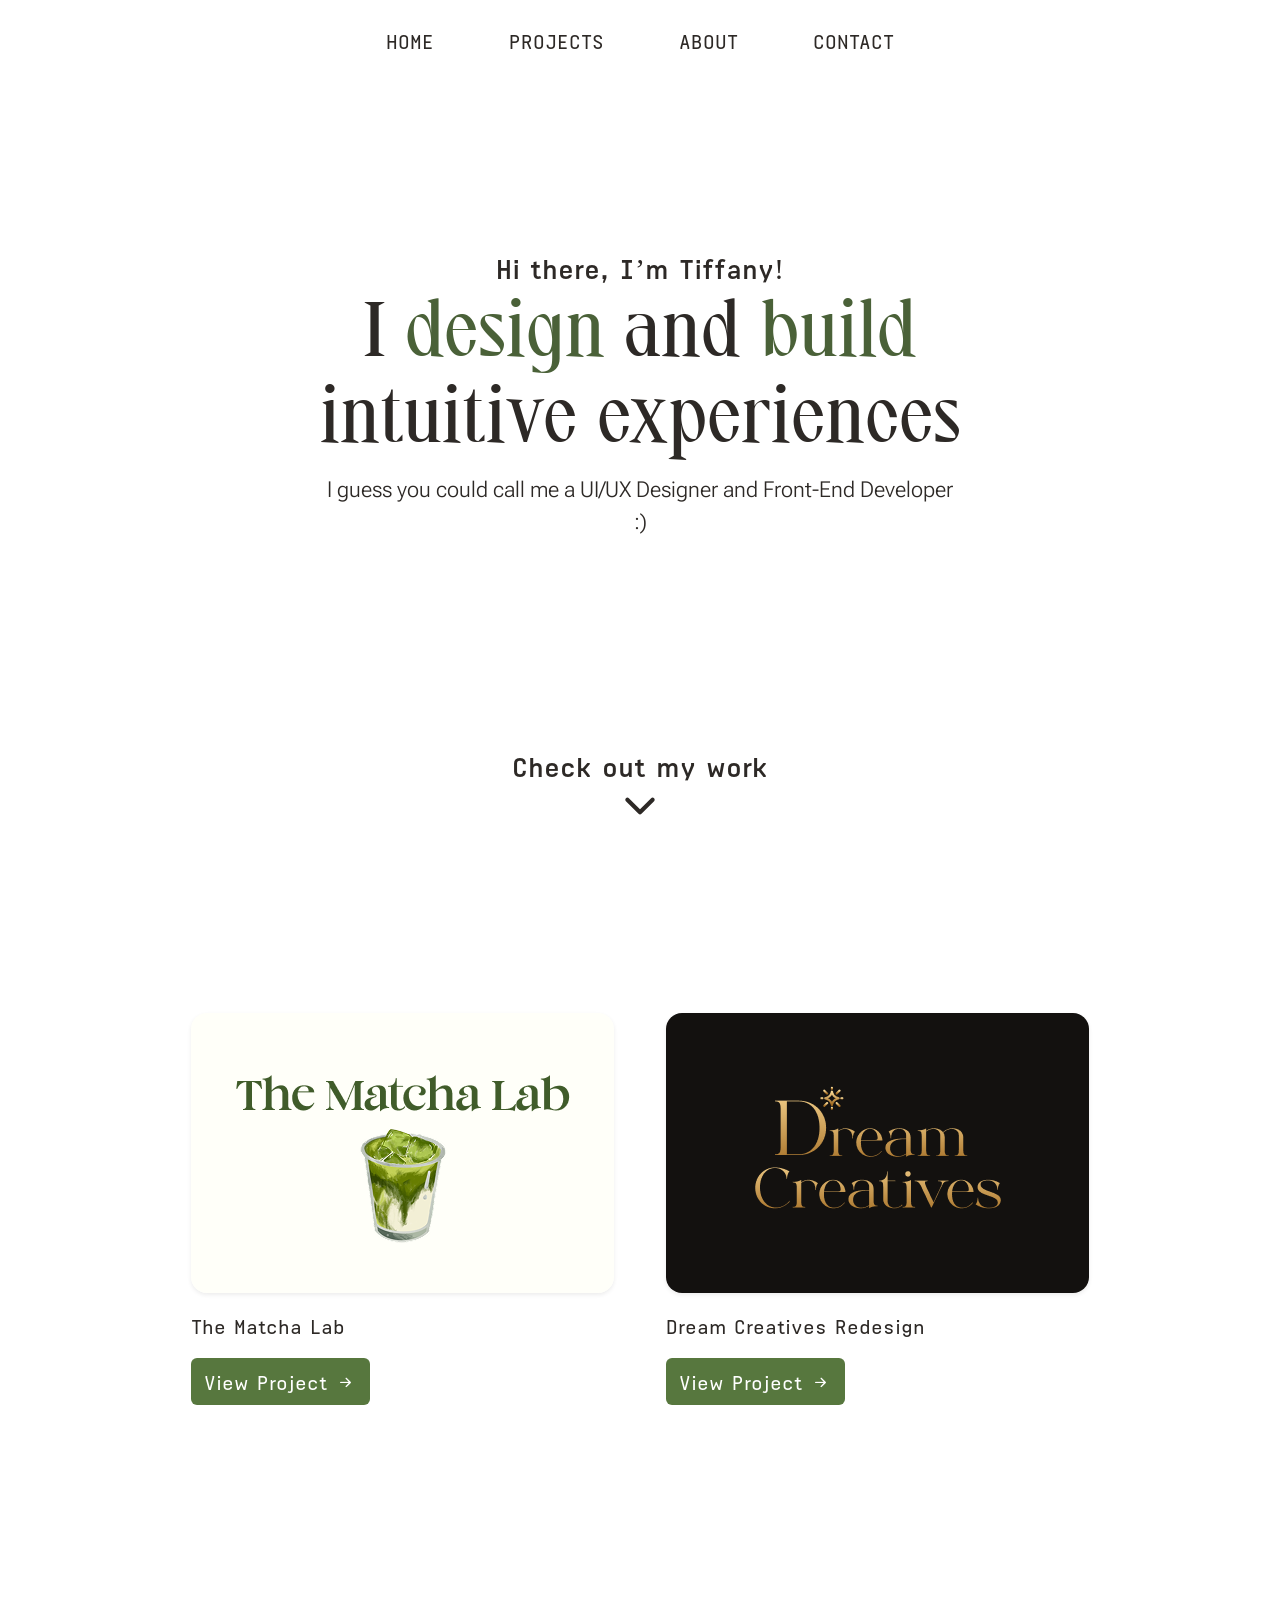
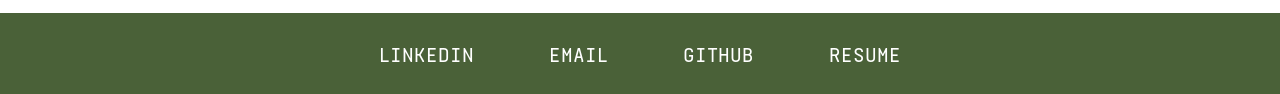
==== index.html @ 6a2fdb1d "Finished layout and interactivity of home page" ====
<!DOCTYPE html>
<html lang="en">
    <head>
        <meta charset="UTF-8">
        <meta name="viewport" content="width=device-width, initial-scale=1.0">
        <title>Tiffany Huang - Home</title>
        <link href="https://cdn.jsdelivr.net/npm/bootstrap@5.3.8/dist/css/bootstrap.min.css" rel="stylesheet" integrity="sha384-sRIl4kxILFvY47J16cr9ZwB07vP4J8+LH7qKQnuqkuIAvNWLzeN8tE5YBujZqJLB" crossorigin="anonymous">
        <link rel="stylesheet" href="https://cdn.jsdelivr.net/npm/bootstrap-icons@1.13.1/font/bootstrap-icons.min.css">
        <link rel="stylesheet" href="css/main.css">
    </head>
    <body>
        <header class="d-flex justify-content-center mt-4 mb-4">
            <nav>
                <a href="index.html" class="nav-font">HOME</a>
                <a href="#projectSection" class="nav-font">PROJECTS</a>
                <a href="about.html" class="nav-font">ABOUT</a>
                <a href="contact.html" class="nav-font">CONTACT</a>
            </nav>
        </header>

        <div class="container">
            <div class="row justify-content-center home-margin">
                <div class="col-md-7 mx-auto">
                    <h2 class="text-center">Hi there, I’m Tiffany!</h2>
                    <h1 class="text-center">I <span class="green-text">design</span> and <span class="green-text">build</span> intuitive experiences</h1>
                    <p class="text-center special-p">I guess you could call me a UI/UX Designer and Front-End Developer :)</p>
                </div>
            </div>
        </div>

        <div class="container">
            <div class="row home-margin">
                <div class="col-md-8 mx-auto d-flex flex-column align-items-center">
                    <h2>Check out my work</h2>
                    <a href="#projectSection">
                        <svg xmlns="http://www.w3.org/2000/svg" viewBox="0 0 50 50" id="downChevron" height="30" width="30" class="dark-chevron">
                            <desc>
                            Chevron Down Streamline Icon: https://streamlinehq.com
                            </desc>
                            <!--! Font Awesome Free 6.5.2 by @fontawesome - https://fontawesome.com License - https://fontawesome.com/license/free (Icons: CC BY 4.0, Fonts: SIL OFL 1.1, Code: MIT License) Copyright 2024 Fonticons, Inc.-->
                            <path d="M22.528955078124998 37.972998046875c1.366728515625 1.366728515625 3.586298828125 1.366728515625 4.9530273437500005 0l20.99296875 -20.99296875c1.366728515625 -1.366728515625 1.366728515625 -3.586298828125 0 -4.9530273437500005s-3.586298828125 -1.366728515625 -4.9530273437500005 0L25 30.548925781250002 6.478076171874999 12.0379296875c-1.366728515625 -1.366728515625 -3.586298828125 -1.366728515625 -4.9530273437500005 0s-1.366728515625 3.586298828125 0 4.953037109375l20.99296875 20.99296875Z" stroke-width="0.0977"></path>
                        </svg>
                    </a>
                </div>
            </div>

            <div id="projectSection" class="row home-margin">
                <div class="col-md-10 mx-auto">
                    <div class="row">
                        <div class="col-md-6 d-flex justify-content-center">
                            <div class="card rounded-4">
                                <img class="card-img-top rounded-4 shadow-sm" src="img/matchaLabCard.png" alt="Logo of The Matcha Lab" width="423" height="280">
                                <div class="card-body ps-0">
                                    <p class="nav-font">The Matcha Lab</p>
                                    <a href="theMatchaLab.html">
                                        <button type="button" class="btn nav-font">View Project <i class="bi bi-arrow-right-short"></i></button>
                                    </a>
                                </div>
                            </div>
                        </div>

                        <div class="col-md-6 d-flex justify-content-center">
                            <div class="card rounded-4">
                                <img class="card-img-top rounded-4 shadow-sm" src="img/dreamCreativesCard.png" alt="Logo of Dream Creatives" width="423" height="280">
                                <div class="card-body ps-0">
                                    <p class="nav-font">Dream Creatives Redesign</p>
                                    <a href="dreamCreatives.html">
                                        <button type="button" class="btn nav-font">View Project <i class="bi bi-arrow-right-short"></i></button>
                                    </a>
                                </div>
                            </div>
                        </div>
                    </div>
                </div>
            </div>
        </div>


        <footer class="d-flex justify-content-center">
            <nav class="mt-4 mb-4">
                <a href="https://www.linkedin.com/in/tiffany-huang-8b4164231/" class="nav-font">LINKEDIN</a>
                <a href="" class="nav-font">EMAIL</a>
                <a href="https://github.com/tiffanyhuang053" class="nav-font">GITHUB</a>
                <a href="" class="nav-font">RESUME</a>
            </nav>
        </footer>

        <script src="js/main.js"></script>
    </body>
</html>
---- css/main.css ----
/* fonts */
@font-face {
  font-family: 'Flaviotte';
  src: url(../fonts/Flaviotte.ttf);
}

@font-face {
  font-family: 'Realtime-Bold';
  src: url(../fonts/realtimetexttest-bold.otf);
}

@font-face {
  font-family: 'Realtime-SemiBold';
  src: url(../fonts/realtimetexttest-semibold.otf);
}

@font-face {
  font-family: 'Roboto-Flex';
  src: url(../fonts/RobotoFlex-VariableFont_GRAD\,XOPQ\,XTRA\,YOPQ\,YTAS\,YTDE\,YTFI\,YTLC\,YTUC\,opsz\,slnt\,wdth\,wght.ttf);
}

@font-face {
    font-family: 'Emoji';
    src: url(../fonts/EmojiFont.ttf);
}

/* main header */
h1 {
    font-family: 'Flaviotte';
    font-size: 4.5rem;
    color: #2D2926;
}

/* header */
h2 {
    font-family: 'Realtime-Bold';
    font-size: 1.875rem;
    color: #2D2926;
}

/* process analysis header */
h3, .form-label {
    font-family: 'Realtime-Bold';
    font-size: 1.375rem;
    color: #2D2926;
}

p {
    font-family: 'Roboto-Flex';
    font-weight: 300;
    color: #2D2926;
}

.nav-font {
    font-family: 'Realtime-SemiBold';
    font-size: 1.375rem;
}

.special-p {
    font-size: 1.3625rem;
    color: #2D2926;
}

.emoji-font {
    font-family: 'Emoji';
    font-size: 2.75rem;
}

.green-text {
    color: #4A6138;
}

/* manipulating white space: https://www.w3schools.com/cssref/pr_text_white-space.php */
.cat-icon {
    font-size: 0.6rem;
    white-space: pre;
}

a {
    text-decoration: none;
}

header a {
    color: #2D2926;
    transition: 0.2s ease-in-out;
}

header a:hover, header a:focus {
    color: #4A6138;
}

nav {
    display: flex;
    gap: 4.6875rem;
}

footer {
    background-color: #4A6138;
}

footer a {
    color: white;
    transition: 0.2s ease-in-out;
}

footer a:hover, footer a:focus {
    color: #2D2926;
}

/* buttons */
.btn {
    background: #57773E;
    color: white;
    transition: 0.2s ease-in-out;
}

.btn:hover, .btn:focus {
    background: rgb(87, 119, 62, 0.75);
    color: white;
}

/* CONTACT FORM */
.form {
    position: relative;
    z-index: 1;
    
    padding: 5rem;
}

/* before pseudo element: https://www.w3schools.com/cssref/sel_before.php */
/* blurring filter: https://www.youtube.com/watch?v=8bTmIOxhIGg*/
.form::before {
    content: "";
    position: absolute;
    z-index: -1;

    top: 0;
    bottom: 0;
    right: 0;
    left: 0;
    
    background-color: rgb(122, 170, 85, 0.5);
    border-radius: 1rem;
    filter: blur(50px);
}

.contact-top, .contact-bot, .about-top, .about-bot {
    margin-top: 7rem;
    margin-bottom: 7rem;
}

/* HOME */
.home-margin {
    margin-top: 12rem;
    margin-bottom: 12rem;
}

/* CARDS */
.card {
    width: fit-content;
    border: none;
}

/* CHEVRON */
/* changing colour of svg: https://nucleoapp.com/blog/post/change-svg-color-css */
.dark-chevron {
    fill: #2d2926;
    transition: 0.2s ease-in-out;
}

.dark-chevron:hover, .dark-chevron:focus {
    fill: #4A6138;
}

button {
    background-color: transparent;
    border: none;
}

/* ABOUT */
.aboutImgs img {
    display: none;
}

img.displayImg {
    display: block;
}
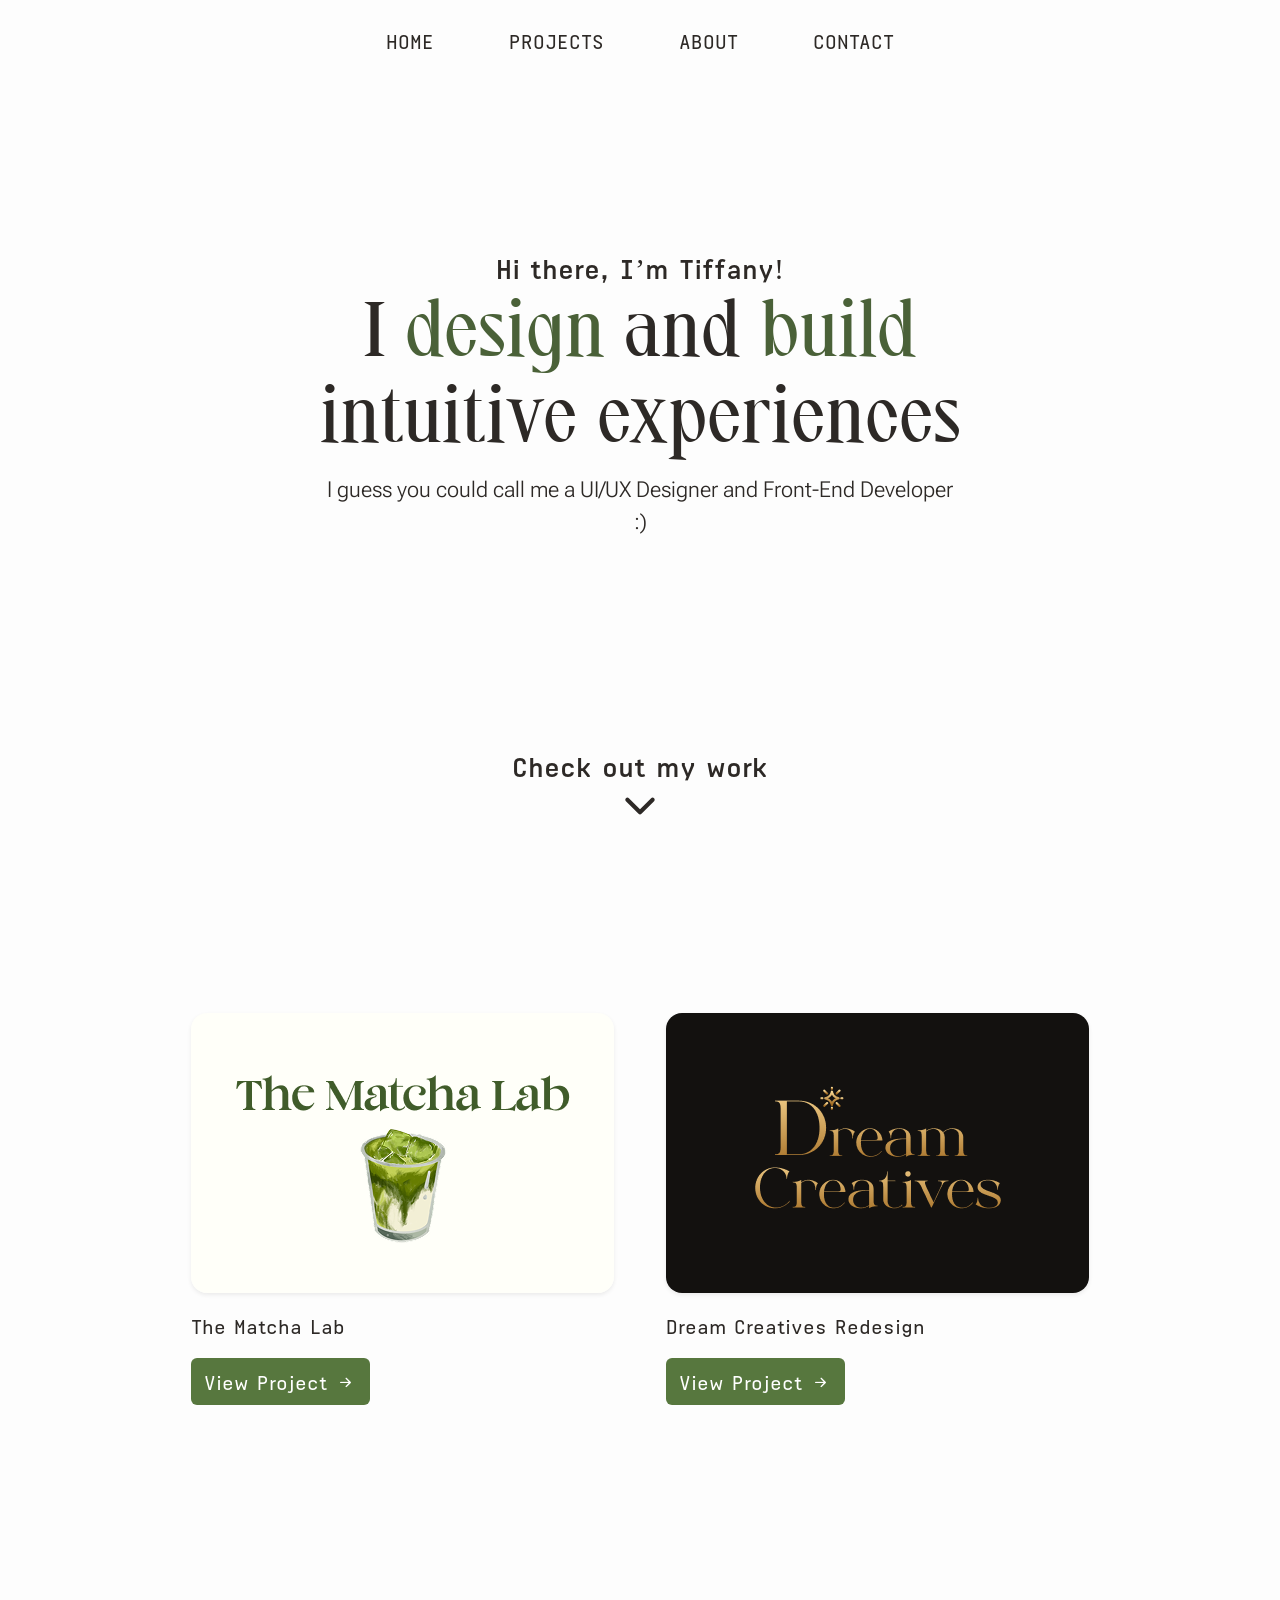
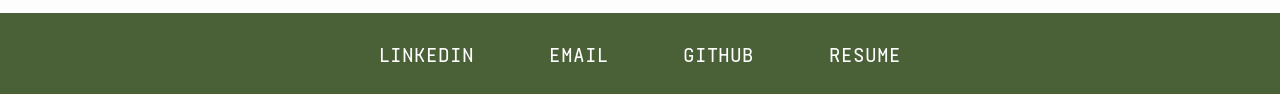
==== commit d8864ae9: "Fixed responsiveness for smaller screen sizes" ====
--- a/index.html
+++ b/index.html
@@ -9,10 +9,10 @@
         <link rel="stylesheet" href="css/main.css">
     </head>
     <body>
-        <header class="d-flex justify-content-center mt-4 mb-4">
-            <nav>
+        <header>
+            <nav class="d-flex flex-wrap justify-content-center mt-4 mb-4">
                 <a href="index.html" class="nav-font">HOME</a>
-                <a href="#projectSection" class="nav-font">PROJECTS</a>
+                <a href="index.html#projectSection" class="nav-font">PROJECTS</a>
                 <a href="about.html" class="nav-font">ABOUT</a>
                 <a href="contact.html" class="nav-font">CONTACT</a>
             </nav>
@@ -33,7 +33,7 @@
                 <div class="col-md-8 mx-auto d-flex flex-column align-items-center">
                     <h2>Check out my work</h2>
                     <a href="#projectSection">
-                        <svg xmlns="http://www.w3.org/2000/svg" viewBox="0 0 50 50" id="downChevron" height="30" width="30" class="dark-chevron">
+                        <svg xmlns="http://www.w3.org/2000/svg" viewBox="0 0 50 50" id="downChevron" height="30" width="30" class="dark-svg">
                             <desc>
                             Chevron Down Streamline Icon: https://streamlinehq.com
                             </desc>
@@ -46,9 +46,9 @@
 
             <div id="projectSection" class="row home-margin">
                 <div class="col-md-10 mx-auto">
-                    <div class="row">
+                    <div class="row gy-5">
                         <div class="col-md-6 d-flex justify-content-center">
-                            <div class="card rounded-4">
+                            <div class="card rounded-4 border-0 bg-transparent">
                                 <img class="card-img-top rounded-4 shadow-sm" src="img/matchaLabCard.png" alt="Logo of The Matcha Lab" width="423" height="280">
                                 <div class="card-body ps-0">
                                     <p class="nav-font">The Matcha Lab</p>
@@ -60,7 +60,7 @@
                         </div>
 
                         <div class="col-md-6 d-flex justify-content-center">
-                            <div class="card rounded-4">
+                            <div class="card rounded-4 border-0 bg-transparent">
                                 <img class="card-img-top rounded-4 shadow-sm" src="img/dreamCreativesCard.png" alt="Logo of Dream Creatives" width="423" height="280">
                                 <div class="card-body ps-0">
                                     <p class="nav-font">Dream Creatives Redesign</p>
@@ -75,13 +75,12 @@
             </div>
         </div>
 
-
         <footer class="d-flex justify-content-center">
-            <nav class="mt-4 mb-4">
+            <nav class="mt-4 mb-4 flex-wrap justify-content-center">
                 <a href="https://www.linkedin.com/in/tiffany-huang-8b4164231/" class="nav-font">LINKEDIN</a>
-                <a href="" class="nav-font">EMAIL</a>
+                <a href="mailto:tiffanyhuang053@gmail.com" class="nav-font">EMAIL</a>
                 <a href="https://github.com/tiffanyhuang053" class="nav-font">GITHUB</a>
-                <a href="" class="nav-font">RESUME</a>
+                <a href="https://drive.google.com/uc?export=download&id=1pqkJTphZ4k8Y-MIUPWvGwFqks-EDt_ok" class="nav-font">RESUME</a>
             </nav>
         </footer>
 
--- a/css/main.css
+++ b/css/main.css
@@ -49,6 +49,7 @@
     font-family: 'Roboto-Flex';
     font-weight: 300;
     color: #2D2926;
+    font-size: 1.05rem;
 }
 
 .nav-font {
@@ -70,8 +71,13 @@
     color: #4A6138;
 }
 
+body {
+    background-color: #FDFDFD;
+}
+
 /* manipulating white space: https://www.w3schools.com/cssref/pr_text_white-space.php */
 .cat-icon {
+    font-family: Menlo, monospace;
     font-size: 0.6rem;
     white-space: pre;
 }
@@ -86,12 +92,13 @@
 }
 
 header a:hover, header a:focus {
-    color: #4A6138;
+    color: #57773E;
 }
 
 nav {
     display: flex;
-    gap: 4.6875rem;
+    column-gap: 4.6875rem;
+    row-gap: 2.5rem;
 }
 
 footer {
@@ -144,7 +151,7 @@
     filter: blur(50px);
 }
 
-.contact-top, .contact-bot, .about-top, .about-bot {
+.contact-top, .contact-bot, .about-top, .about-bot, .analysis-top, .analysis, .analysis-bot {
     margin-top: 7rem;
     margin-bottom: 7rem;
 }
@@ -156,20 +163,20 @@
 }
 
 /* CARDS */
-.card {
-    width: fit-content;
-    border: none;
-}
-
-/* CHEVRON */
+.card-img-top {
+    width: 100%;
+    height: auto;
+}
+
+/* SVG */
 /* changing colour of svg: https://nucleoapp.com/blog/post/change-svg-color-css */
-.dark-chevron {
+.dark-svg {
     fill: #2d2926;
     transition: 0.2s ease-in-out;
 }
 
-.dark-chevron:hover, .dark-chevron:focus {
-    fill: #4A6138;
+.dark-svg:hover, .dark-svg:focus {
+    fill: #57773E;
 }
 
 button {
@@ -184,4 +191,97 @@
 
 img.displayImg {
     display: block;
+}
+
+#img-carousel {
+    display: flex;
+    flex-wrap: nowrap;
+    overflow: hidden;
+}
+
+.floating-container {
+    position: relative;
+    height: 25rem;
+    width: auto;
+}
+
+.floating-container::before {
+    content: "";
+    position: absolute;
+    z-index: -1;
+
+    top: 0;
+    bottom: 0;
+    right: 0;
+    left: 0;
+
+    background-color: rgb(122, 170, 85, 0.5);
+    border-radius: 50%;
+    filter: blur(50px);
+}
+
+.floating {
+    cursor: pointer;
+    /* turning off the text select when moving the words: https://www.w3schools.com/howto/howto_css_disable_text_selection.asp */
+    user-select: none;
+    -webkit-user-select: none;
+
+    position: absolute;
+    font-size: 1.25rem;
+    animation: float 3s ease-in-out infinite;
+}
+
+.floating:nth-child(1)  {top: 15%; left: 22%;}
+.floating:nth-child(2)  {top: 7%; left: 50%; animation-delay: 0.2s;}
+.floating:nth-child(3)  {top: 35%; left: 36%; animation-delay: 1s;}
+.floating:nth-child(4)  {top: 86%; left: 30%; animation-delay: 0.5s;}
+.floating:nth-child(5)  {top: 83%; left: 69%; animation-delay: 0.14s;}
+.floating:nth-child(6)  {top: 52%; left: 15%; animation-delay: 0.74s;}
+.floating:nth-child(7)  {top: 47%; left: 84%; animation-delay: 1.62s;}
+.floating:nth-child(8)  {top: 66%; left: 42%; animation-delay: 1.23s;}
+.floating:nth-child(9)  {top: 54%; left: 63%; animation-delay: 1.82s;}
+.floating:nth-child(10) {top: 22%; left: 73%; animation-delay: 1.42s;}
+
+@keyframes float {
+    0% {transform: scale(1);}
+    50% {transform: scale(1.15);}
+    100% {transform: scale(1);}
+}
+
+/* PROJECT ANALYSIS */
+
+
+/* MEDIA QUERIES */
+@media (max-width: 425px) {
+    h1 {
+        font-size: 3.5rem;
+    }
+
+    .home-margin {
+        margin-top: 10rem;
+        margin-bottom: 10rem;
+    }
+}
+
+@media (max-width: 768px) {
+    /* ABOUT PAGE */
+    .floating-container {
+        height: 33rem;
+    }
+
+    .floating:nth-child(1)  {top: 18%; left: 22%;}
+    .floating:nth-child(2)  {top: 7%; left: 37%;}
+    .floating:nth-child(3)  {top: 35%; left: 36%;}
+    .floating:nth-child(4)  {top: 86%; left: 30%;}
+    .floating:nth-child(5)  {top: 83%; left: 69%;}
+    .floating:nth-child(6)  {top: 52%; left: 15%;}
+    .floating:nth-child(7)  {top: 47%; left: 69%;}
+    .floating:nth-child(8)  {top: 70%; left: 42%;}
+    .floating:nth-child(9)  {top: 58%; left: 61%;}
+    .floating:nth-child(10) {top: 25%; left: 60%;}
+
+    /* CONTACT PAGE */
+    .form {
+        padding: 2rem;
+    }
 }
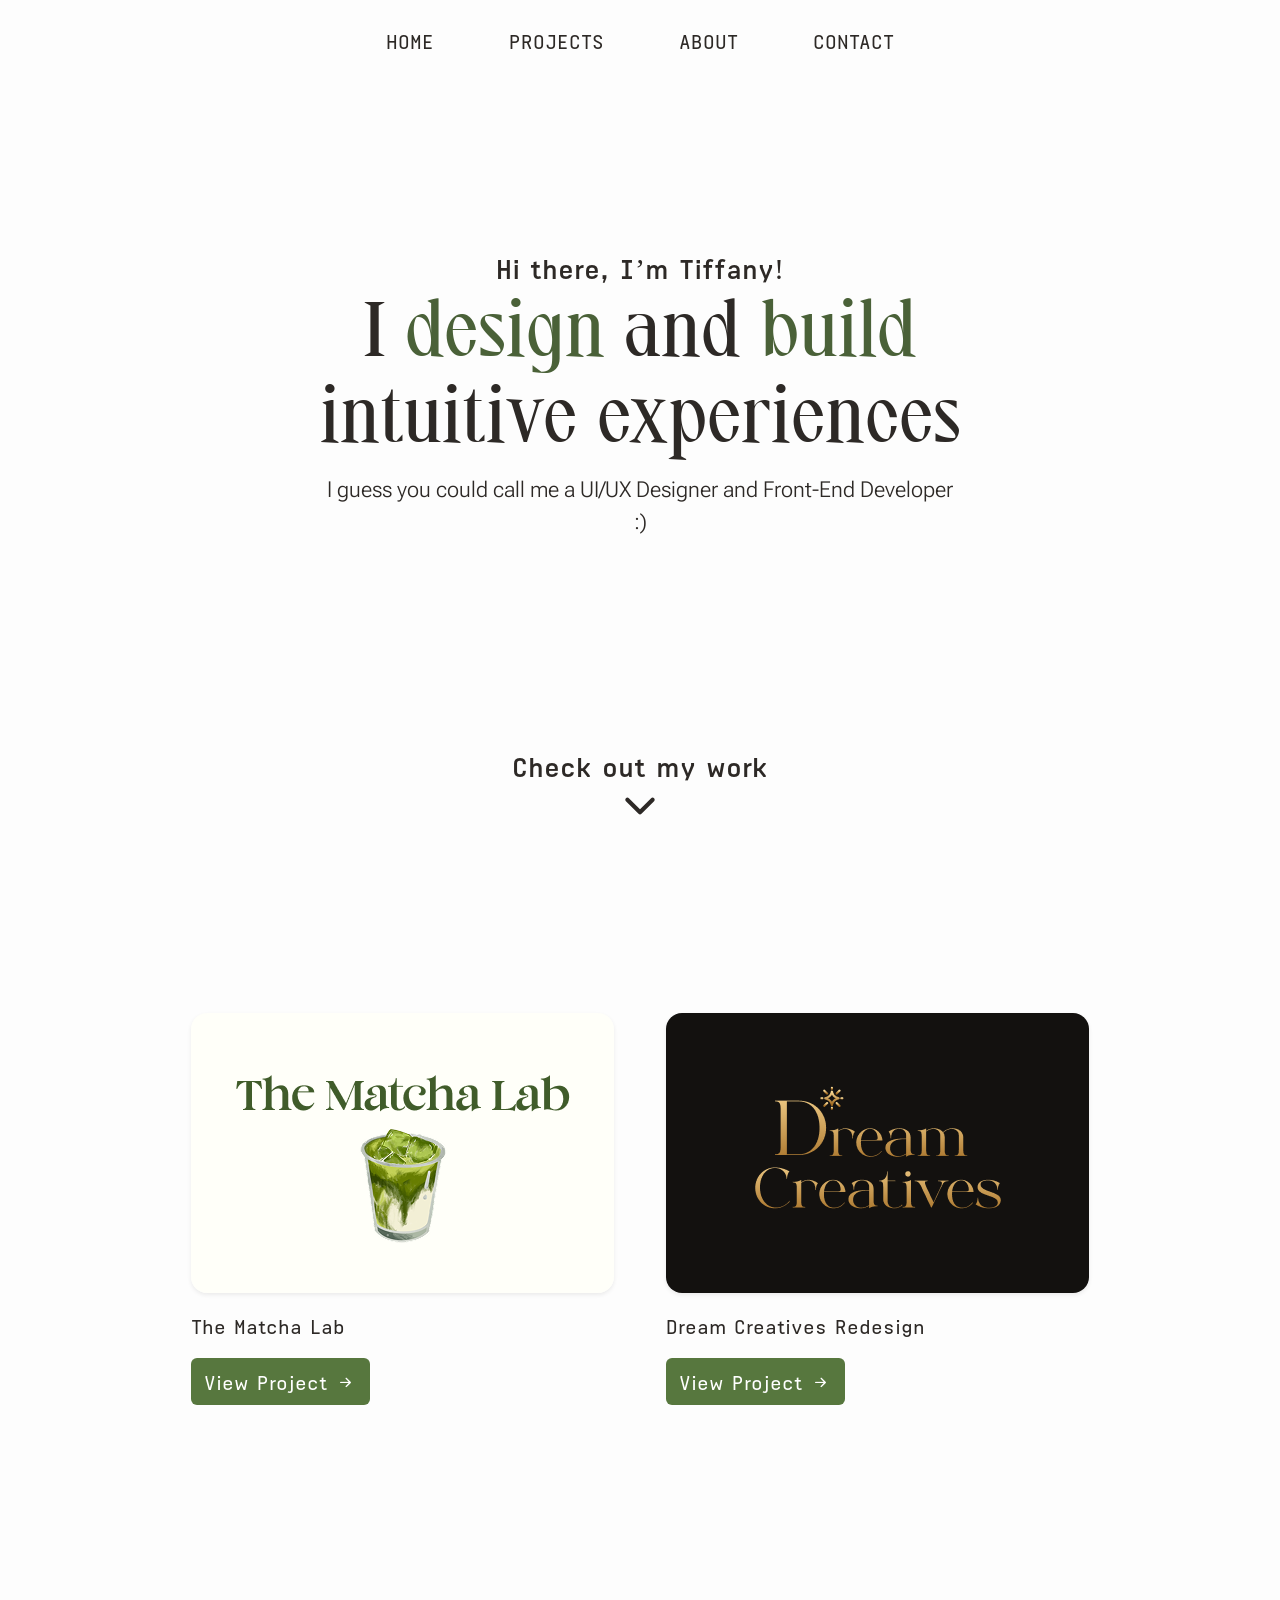
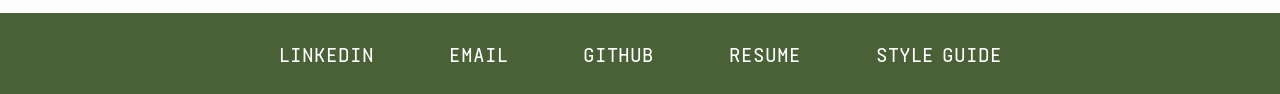
==== commit c296591a: "Slight layout changes, and extra additions" ====
--- a/index.html
+++ b/index.html
@@ -80,7 +80,9 @@
                 <a href="https://www.linkedin.com/in/tiffany-huang-8b4164231/" class="nav-font">LINKEDIN</a>
                 <a href="mailto:tiffanyhuang053@gmail.com" class="nav-font">EMAIL</a>
                 <a href="https://github.com/tiffanyhuang053" class="nav-font">GITHUB</a>
+                <!-- How to create a direct download link for PDFs: https://www.youtube.com/watch?v=woVnk8jtwUw -->
                 <a href="https://drive.google.com/uc?export=download&id=1pqkJTphZ4k8Y-MIUPWvGwFqks-EDt_ok" class="nav-font">RESUME</a>
+                <a href="styleGuide.html" class="nav-font">STYLE GUIDE</a>
             </nav>
         </footer>
 
--- a/css/main.css
+++ b/css/main.css
@@ -22,6 +22,11 @@
 @font-face {
     font-family: 'Emoji';
     src: url(../fonts/EmojiFont.ttf);
+}
+
+@font-face {
+    font-family: 'Inter';
+    src: url(../fonts/Inter-VariableFont_opsz\,wght.ttf);
 }
 
 /* main header */
@@ -45,6 +50,13 @@
     color: #2D2926;
 }
 
+h4 {
+    font-family: 'Roboto-Flex';
+    font-weight: 600;
+    color: #2D2926;
+    font-size: 1.05rem;
+}
+
 p {
     font-family: 'Roboto-Flex';
     font-weight: 300;
@@ -67,12 +79,26 @@
     font-size: 2.75rem;
 }
 
+.style-guide-headers {
+    font-family: 'Inter';
+    font-size: 1.85rem;
+    font-weight: 600;
+    color: #2D2926;
+}
+
 .green-text {
     color: #4A6138;
 }
 
 body {
     background-color: #FDFDFD;
+}
+
+code {
+    display: block;
+    padding: 0.75rem;
+    color: #2D2926;
+    background-color: #DDDDDD;
 }
 
 /* manipulating white space: https://www.w3schools.com/cssref/pr_text_white-space.php */
@@ -86,19 +112,19 @@
     text-decoration: none;
 }
 
-header a {
-    color: #2D2926;
-    transition: 0.2s ease-in-out;
-}
-
-header a:hover, header a:focus {
-    color: #57773E;
-}
-
 nav {
     display: flex;
     column-gap: 4.6875rem;
     row-gap: 2.5rem;
+}
+
+nav a {
+    color: #2D2926;
+    transition: 0.2s ease-in-out;
+}
+
+nav a:hover, nav a:focus {
+    color: #57773E;
 }
 
 footer {
@@ -156,13 +182,24 @@
     margin-bottom: 7rem;
 }
 
+.analysis-separator {
+    margin-top: 7rem;
+}
+
+.analysis-content-separator {
+    margin-top: 5rem;
+}
+
 /* HOME */
 .home-margin {
     margin-top: 12rem;
     margin-bottom: 12rem;
 }
 
-/* CARDS */
+/* PROJECT CARDS */
+/* .card {
+    display: inline-block;
+} */
 .card-img-top {
     width: 100%;
     height: auto;
@@ -171,7 +208,7 @@
 /* SVG */
 /* changing colour of svg: https://nucleoapp.com/blog/post/change-svg-color-css */
 .dark-svg {
-    fill: #2d2926;
+    fill: #2D2926;
     transition: 0.2s ease-in-out;
 }
 
@@ -187,10 +224,6 @@
 /* ABOUT */
 .aboutImgs img {
     display: none;
-}
-
-img.displayImg {
-    display: block;
 }
 
 #img-carousel {
@@ -221,7 +254,7 @@
 }
 
 .floating {
-    cursor: pointer;
+    cursor: grab;
     /* turning off the text select when moving the words: https://www.w3schools.com/howto/howto_css_disable_text_selection.asp */
     user-select: none;
     -webkit-user-select: none;
@@ -249,7 +282,88 @@
 }
 
 /* PROJECT ANALYSIS */
-
+.green-line {
+    background-color: #57773E;
+    opacity: 1;
+    border: none;
+    width: 100%;
+    height: 1.75px;
+    margin-top: 1.75rem;
+    margin-bottom: 1.75rem;
+}
+
+.analysis-card {
+    background-color: #57773E;
+    border-radius: 1rem;
+}
+
+.analysis-card p {
+    color: white;
+}
+
+.display-wrapper {
+    position: relative;
+    max-width: 100%;
+    margin: 0;
+}
+
+.display-frame {
+    position: absolute;
+    top: 3.1%;
+    left: 2.4%;
+    width: 95.5%;
+    height: 71%;
+    border: none;
+}
+
+/* THE MATCHA LAB */
+.theMatchaLabBAImgs img {
+    display: none;
+}
+
+#theMatchaLab-img-carousel {
+    display: flex;
+    flex-wrap: nowrap;
+    overflow: hidden;
+}
+
+/* DREAM CREATIVES */
+.DCAboutImgs img {
+    display: none;
+}
+
+#DCAbout-img-carousel {
+    display: flex;
+    flex-wrap: nowrap;
+    overflow: hidden;
+}
+
+.DCAbout-btn {
+    display: none;
+}
+
+.show-button {
+    display: block;
+}
+
+.DCOnboardingImgs img {
+    display: none;
+}
+
+#DCOnboarding-img-carousel {
+    display: flex;
+    flex-wrap: nowrap;
+    overflow: hidden;
+}
+
+video {
+    width: 100%;
+    height: auto;
+}
+
+img.displayImg {
+    display: block;
+}
 
 /* MEDIA QUERIES */
 @media (max-width: 425px) {
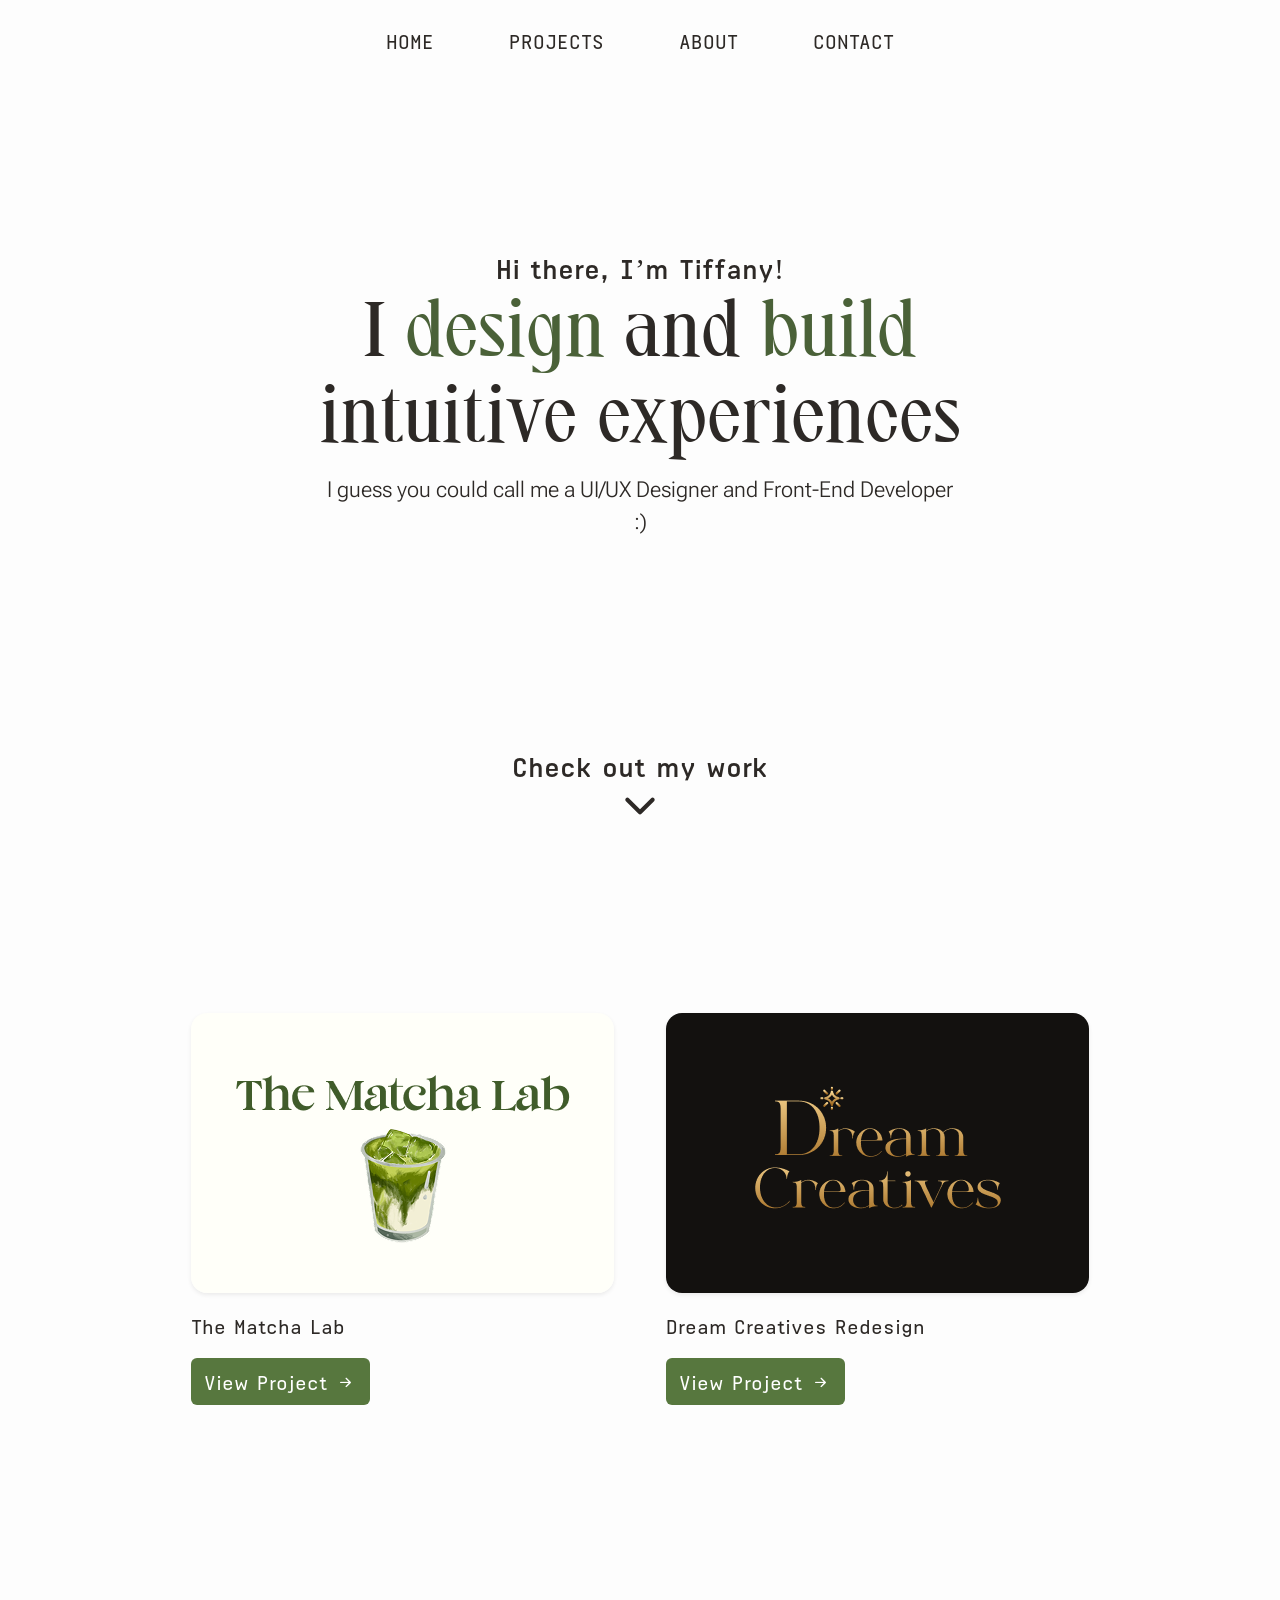
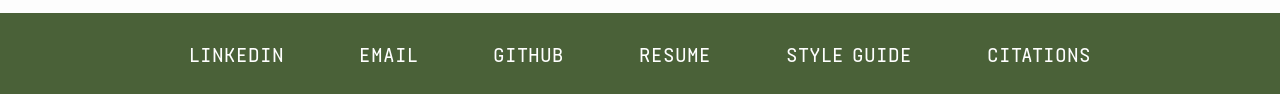
==== commit 8227f5b6: "Added citations to footer" ====
--- a/index.html
+++ b/index.html
@@ -79,10 +79,11 @@
             <nav class="mt-4 mb-4 flex-wrap justify-content-center">
                 <a href="https://www.linkedin.com/in/tiffany-huang-8b4164231/" class="nav-font">LINKEDIN</a>
                 <a href="mailto:tiffanyhuang053@gmail.com" class="nav-font">EMAIL</a>
-                <a href="https://github.com/tiffanyhuang053" class="nav-font">GITHUB</a>
+                <a href="https://github.com/tiffanyhuang053/Portfolio" class="nav-font">GITHUB</a>
                 <!-- How to create a direct download link for PDFs: https://www.youtube.com/watch?v=woVnk8jtwUw -->
                 <a href="https://drive.google.com/uc?export=download&id=1pqkJTphZ4k8Y-MIUPWvGwFqks-EDt_ok" class="nav-font">RESUME</a>
                 <a href="styleGuide.html" class="nav-font">STYLE GUIDE</a>
+                <a href="citations.html" class="nav-font">CITATIONS</a>
             </nav>
         </footer>
 
--- a/css/main.css
+++ b/css/main.css
@@ -99,13 +99,6 @@
     padding: 0.75rem;
     color: #2D2926;
     background-color: #DDDDDD;
-}
-
-/* manipulating white space: https://www.w3schools.com/cssref/pr_text_white-space.php */
-.cat-icon {
-    font-family: Menlo, monospace;
-    font-size: 0.6rem;
-    white-space: pre;
 }
 
 a {
@@ -197,9 +190,6 @@
 }
 
 /* PROJECT CARDS */
-/* .card {
-    display: inline-block;
-} */
 .card-img-top {
     width: 100%;
     height: auto;
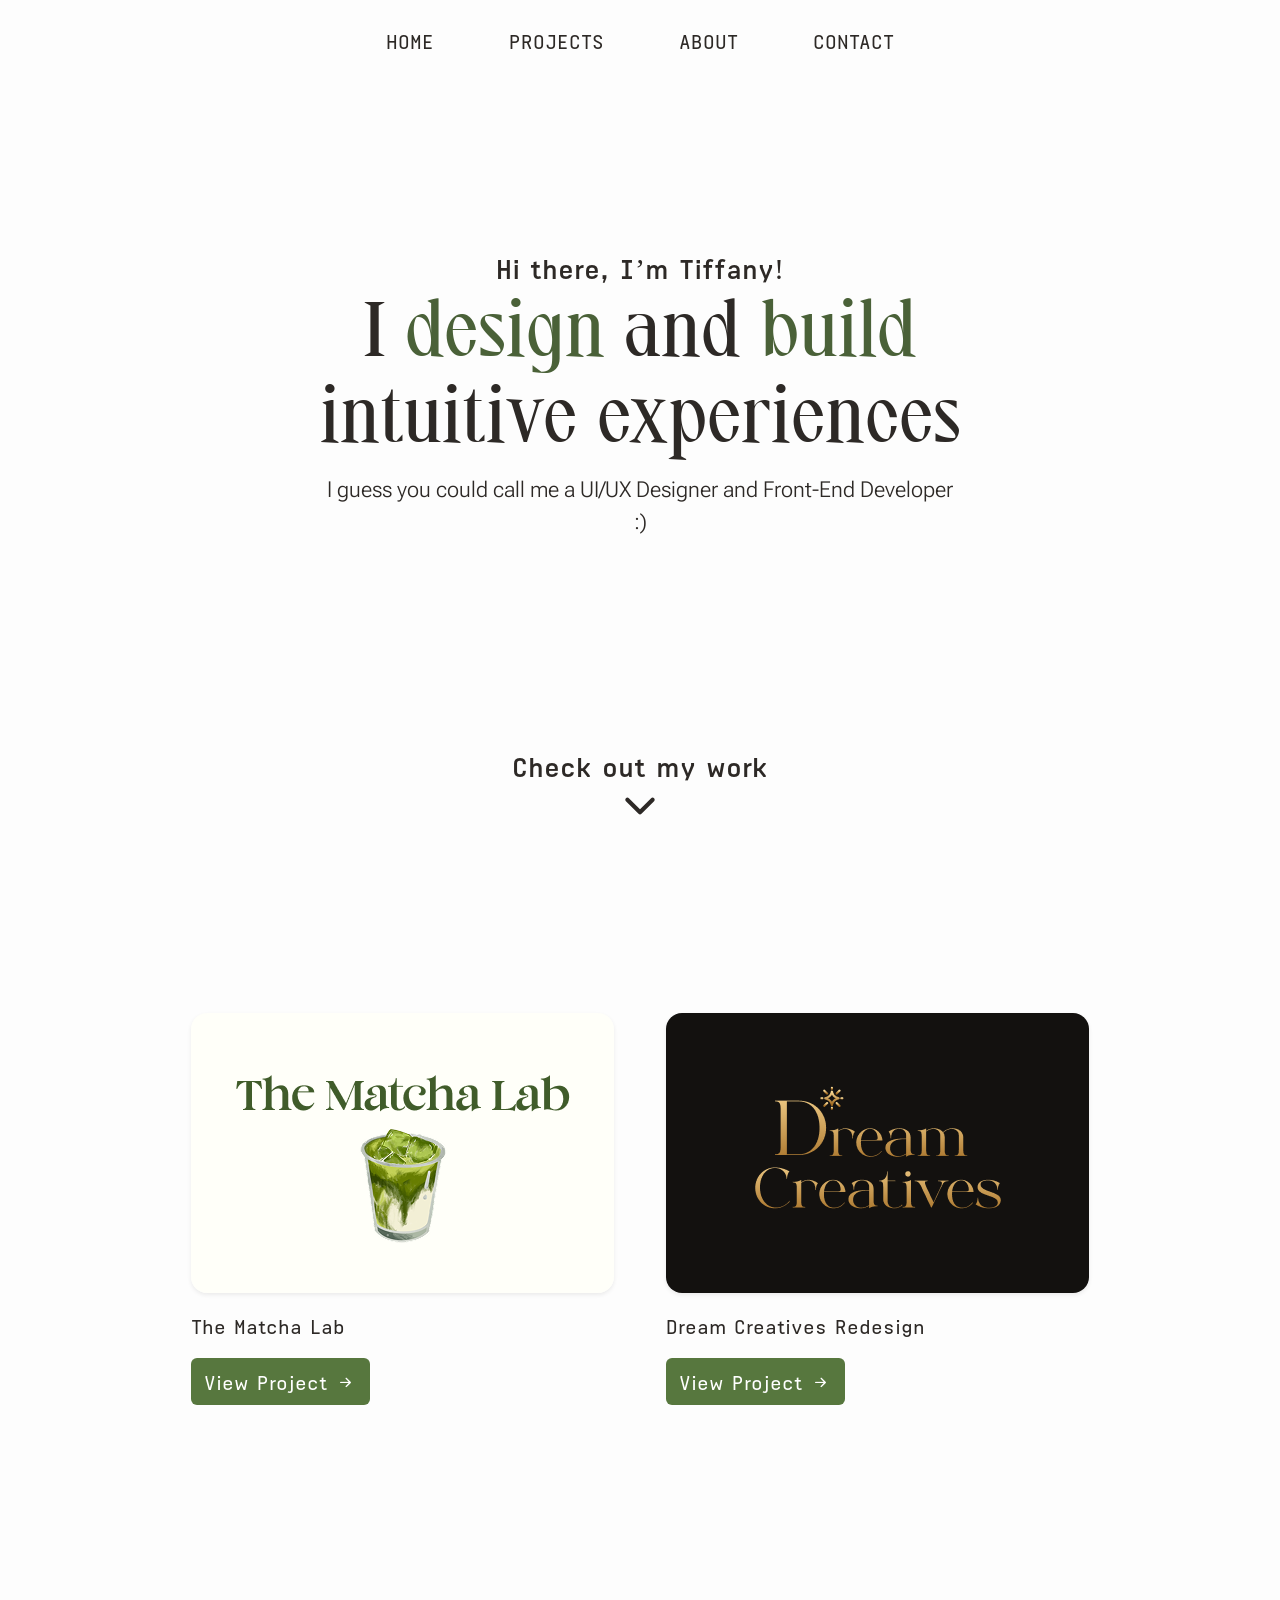
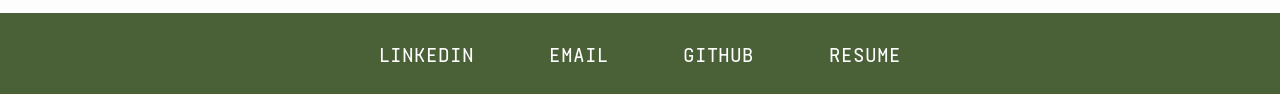
==== commit d28d9e10: "Removed link to citations and style guide (for 339)" ====
--- a/index.html
+++ b/index.html
@@ -82,8 +82,8 @@
                 <a href="https://github.com/tiffanyhuang053/Portfolio" class="nav-font">GITHUB</a>
                 <!-- How to create a direct download link for PDFs: https://www.youtube.com/watch?v=woVnk8jtwUw -->
                 <a href="https://drive.google.com/uc?export=download&id=1pqkJTphZ4k8Y-MIUPWvGwFqks-EDt_ok" class="nav-font">RESUME</a>
-                <a href="styleGuide.html" class="nav-font">STYLE GUIDE</a>
-                <a href="citations.html" class="nav-font">CITATIONS</a>
+                <!-- <a href="styleGuide.html" class="nav-font">STYLE GUIDE</a>
+                <a href="citations.html" class="nav-font">CITATIONS</a> -->
             </nav>
         </footer>
 
